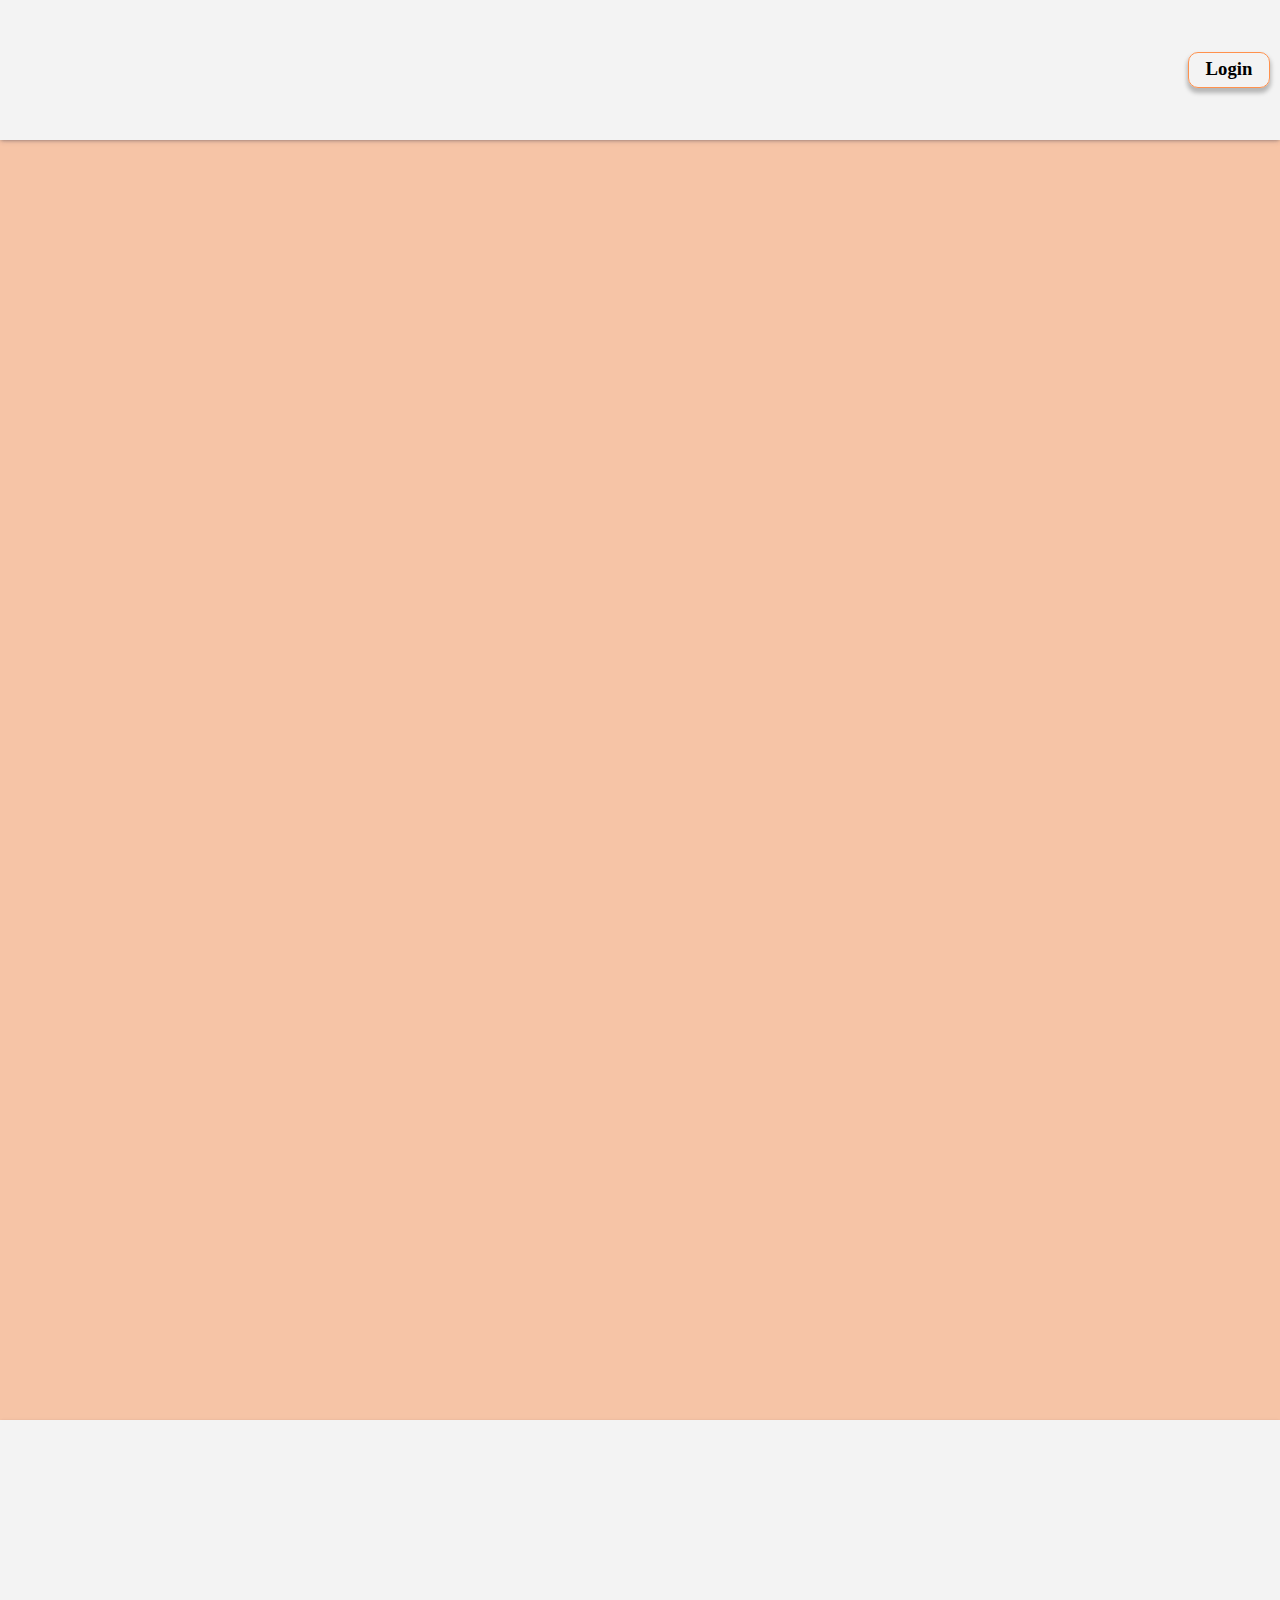
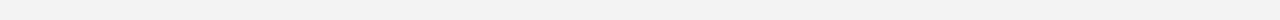
==== Web/TelaCadastro.html @ 0c3229cc "adicionando a logo no titulo das abas" ====
<!DOCTYPE html>
<html lang="en">
<head>
    <meta charset="UTF-8">
    <meta name="viewport" content="width=device-width, initial-scale=1.0">
    <title>Cadastro</title>
    <link rel="stylesheet" href="./CSS/cssgeral.css">
    <link rel="icon" href="/PROJETO INDIVIDUAL/ProjetoIndividualSP3/Documentação/Imagens/Japanfeedlogo.png">
    <header>

        <a href="./TelaHome.html" class="logobox">
          <div class="logo">
          </div>
        </a>
        <h3 class="h3Header"><a href="TelaLogin.html">Login</a></h3>
    </header>
</head>
<body>
    
</body>
<footer>

</footer>
</html>
---- Web/CSS/cssgeral.css ----
*{
    margin: 0px;
    padding: 0px;
}

.logo{
    width: 100px;
    height: 100px;
    background-image: url("/PROJETO INDIVIDUAL/ProjetoIndividualSP3/Documentação/Imagens/Japanfeedlogo.png");
    background-size: contain;
    border-radius: 50%;
    margin: 5px;
}
.logobox{

    position: absolute;
    left:0;
}

header{
    height: 140px;
    display:flex;
    justify-content: space-around;
    align-items: center;
    box-shadow: rgba(50, 50, 93, 0.25) 0px 2px 5px -1px, rgba(0, 0, 0, 0.3) 0px 1px 3px -1px;
    background-color: #F3F3F3;
}
header li{
    margin-top: 20px;
    display: inline-flex;
    
}

header a{
    color: black;
    text-decoration: none;
}


.h3Header{
    border-radius: 10px;
    border: 1px solid #FF914D;
    width: 70px;
    text-align: center;
    height: 24px;
    cursor: pointer;
    padding: 5px;
    box-shadow: 0px 4px 4px 1px rgba(0, 0, 0, 0.25);
    position: absolute;
    right: 10px;
}

.h3Header:hover{
    background-color: #FF914D;
}

.divlista{
    right: 0;
    position: absolute;
}

footer{
    height: 200px;
    display:flex;
    justify-content: space-around;
    align-items: center;
    box-shadow: rgba(50, 50, 93, 0.25) 0px 2px 5px -1px, rgba(0, 0, 0, 0.3) 0px 1px 3px -1px;
    background-color: #f3f3f3;
    margin-top: 100%;   
}

.tudo{
    z-index: 10;
    color: #fff;
    display: flex;
    justify-content:space-around;
    text-align:center;

}

.icone{
    width: 70;
    height: 70px;
    padding: 5px;
}

body{
    background-color: #F6C4A6;
}
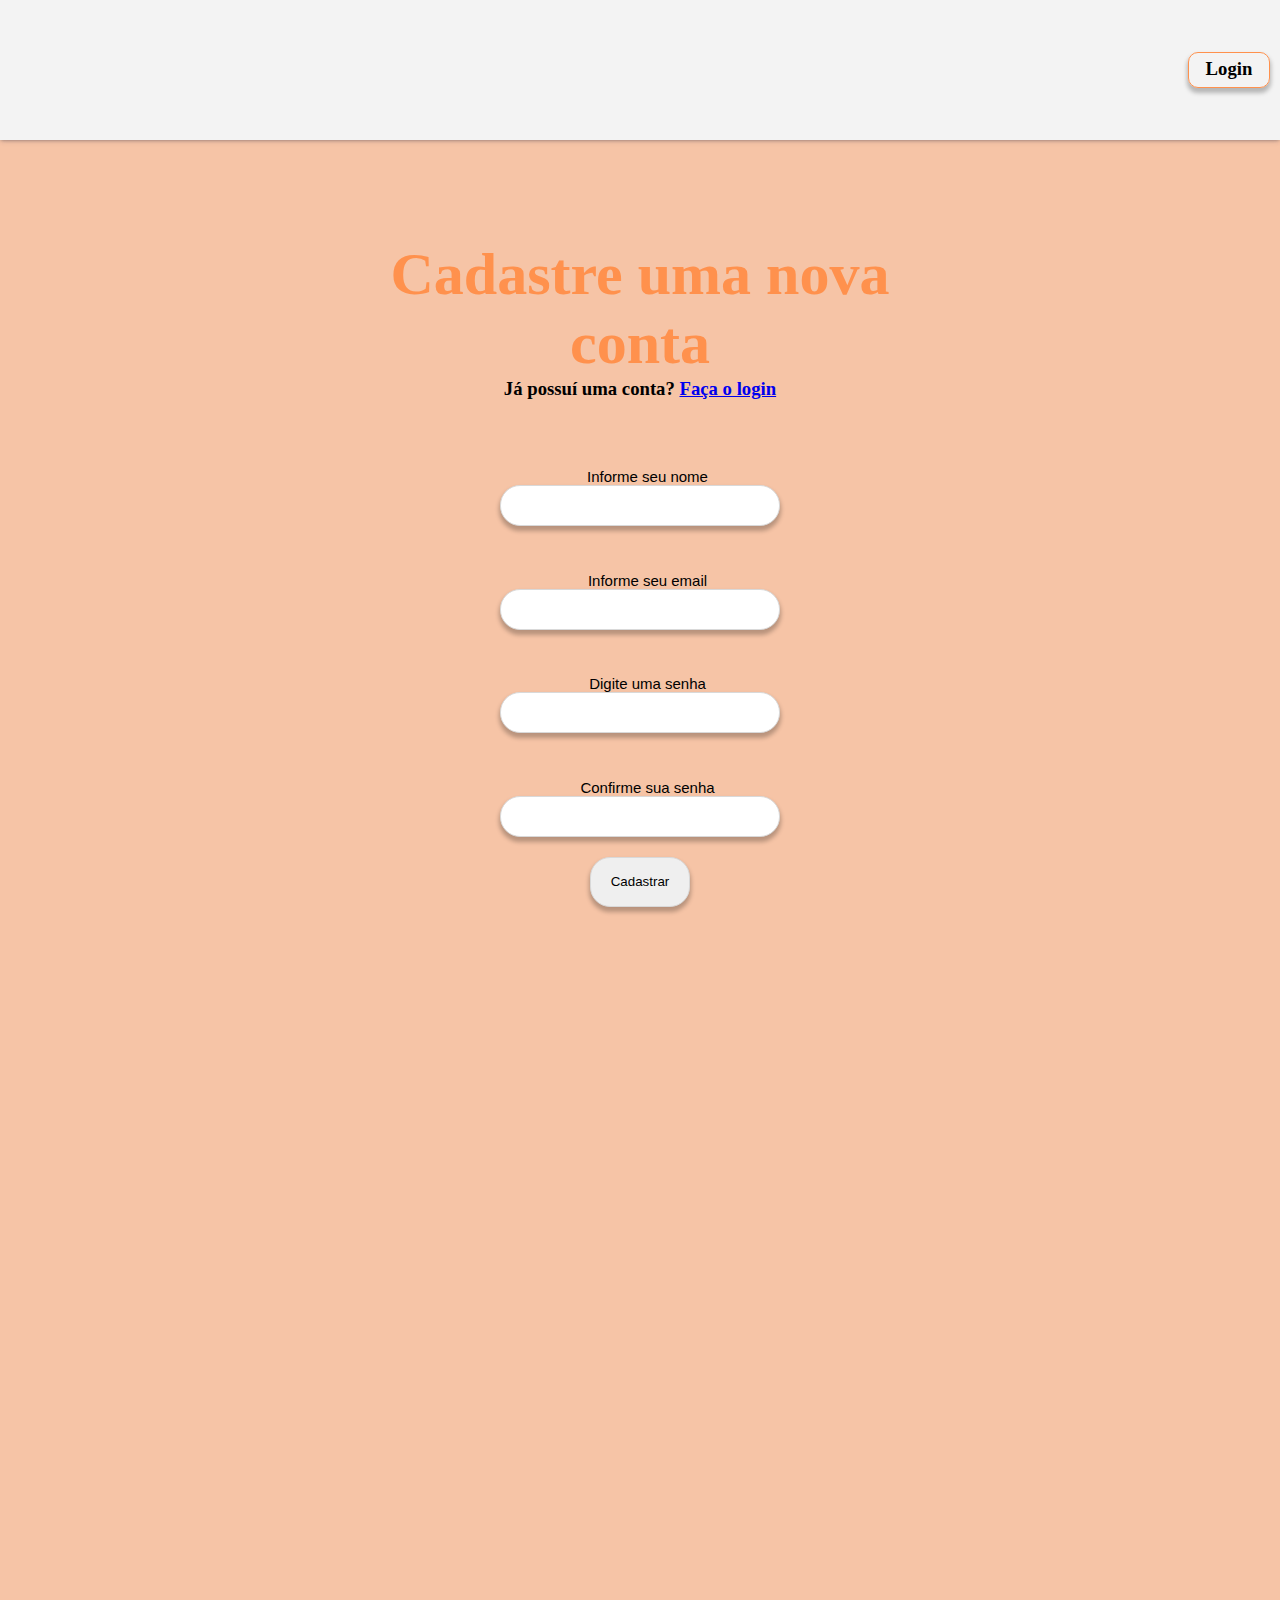
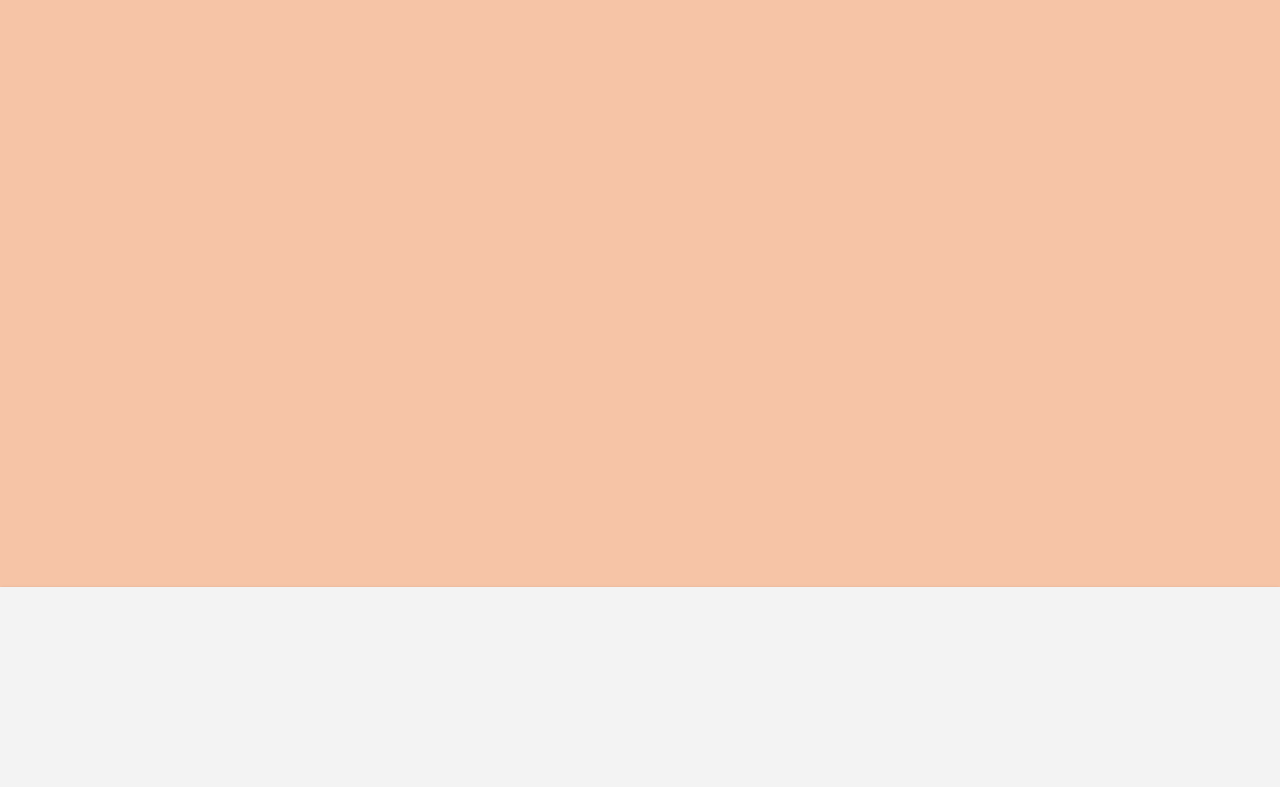
==== commit 5267fcca: "Criação das telas de login e cadastro" ====
--- a/Web/TelaCadastro.html
+++ b/Web/TelaCadastro.html
@@ -5,20 +5,40 @@
     <meta name="viewport" content="width=device-width, initial-scale=1.0">
     <title>Cadastro</title>
     <link rel="stylesheet" href="./CSS/cssgeral.css">
+    <link rel="stylesheet" href="./CSS/cssCadastro.css">
     <link rel="icon" href="/PROJETO INDIVIDUAL/ProjetoIndividualSP3/Documentação/Imagens/Japanfeedlogo.png">
-    <header>
+  </head>
+  <header>
 
-        <a href="./TelaHome.html" class="logobox">
-          <div class="logo">
-          </div>
-        </a>
-        <h3 class="h3Header"><a href="TelaLogin.html">Login</a></h3>
-    </header>
-</head>
+      <a href="./TelaHome.html" class="logobox">
+        <div class="logo">
+        </div>
+      </a>
+      <h3 class="h3Header"><a href="TelaLogin.html">Login</a></h3>
+  </header>
 <body>
-    
+  <div class="caixaCadastro">
+    <h1>Cadastre uma nova conta</h1>
+    <h3>Já possuí uma conta? <a href="TelaLogin.html">Faça o login</a></h3>
+    <BR>
+        <div class="caixaInformacao">
+        <p class="textoCadastro">Informe seu nome</p><input type="text" class="inputsCadastro" id="input_nome">
+        <p class="textoCadastro">Informe seu email</p><input type="text" class="inputsCadastro" id="input_email">
+        <p class="textoCadastro">Digite uma senha</p><input type="text" class="inputsCadastro" id="input_senha">
+        <p class="textoCadastro">Confirme sua senha</p><input type="text" class="inputsCadastro" id="input_senhaConf">
+        <br>
+        <button onclick="cadastrar()" class="botaoCadastro">Cadastrar</button>
+    </div>
+</div>
 </body>
 <footer>
-
+    <div class="tudo">
+      <a href="https://wa.me/+5511986090189/? text=" target="https://wa.me/+5511986090189/? text="> <img class="icone" src="/PROJETO INDIVIDUAL/ProjetoIndividualSP3/Documentação/Imagens/whatsapp.png"
+        alt=""></a>
+<a href="https://www.sptech.school" target="https://www.sptech.school"> <img class="icone" src="/PROJETO INDIVIDUAL/ProjetoIndividualSP3/Documentação/Imagens/sptech.png"
+       alt=""></a> 
+<a href="https://github.com/RobsonRioki" target="https://github.com/RobsonRioki"> <img class="icone" src="/PROJETO INDIVIDUAL/ProjetoIndividualSP3/Documentação/Imagens/github.png"   
+        alt=""></a>
+    </div>
 </footer>
 </html>--- a/Web/CSS/cssgeral.css
+++ b/Web/CSS/cssgeral.css
@@ -81,9 +81,9 @@
 .icone{
     width: 70;
     height: 70px;
-    padding: 5px;
+    padding: 10px;
 }
 
 body{
     background-color: #F6C4A6;
-}+}
--- a/Web/CSS/cssCadastro.css
+++ b/Web/CSS/cssCadastro.css
@@ -0,0 +1,44 @@
+.caixaCadastro{
+    width: 40%;
+    margin: auto;
+    text-align: center;
+    margin-top: 100px;
+}
+
+.caixaCadastro h1{
+    margin-top: 25px;
+    font-size:60px;
+    color: #FF914D;
+    
+}
+
+p{
+    font-family:'Franklin Gothic Medium', 'Arial Narrow', Arial, sans-serif;
+    font-size: 15px;
+    margin-left: 15px;
+    margin-top: 5%;
+}
+
+.inputsCadastro{
+    width: 262px;
+    height: 39px;
+    border-radius: 20px;
+    border: 0.5px solid #D9D9D9;
+    background: #FFF;
+    padding-left: 8px;
+    padding-right: 8px;
+    margin-bottom: 20px;
+    box-shadow: 0px 4px 4px 1px rgba(0, 0, 0, 0.25);
+}
+
+.caixaInformacao{
+    margin-top: 50px;
+}
+.botaoCadastro{
+    width: 100px;
+    height:50px;
+    border-radius: 20px;
+    border: 1px solid #D9D9D9;
+    cursor: pointer;
+    box-shadow: 0px 4px 4px 1px rgba(0, 0, 0, 0.25);
+}
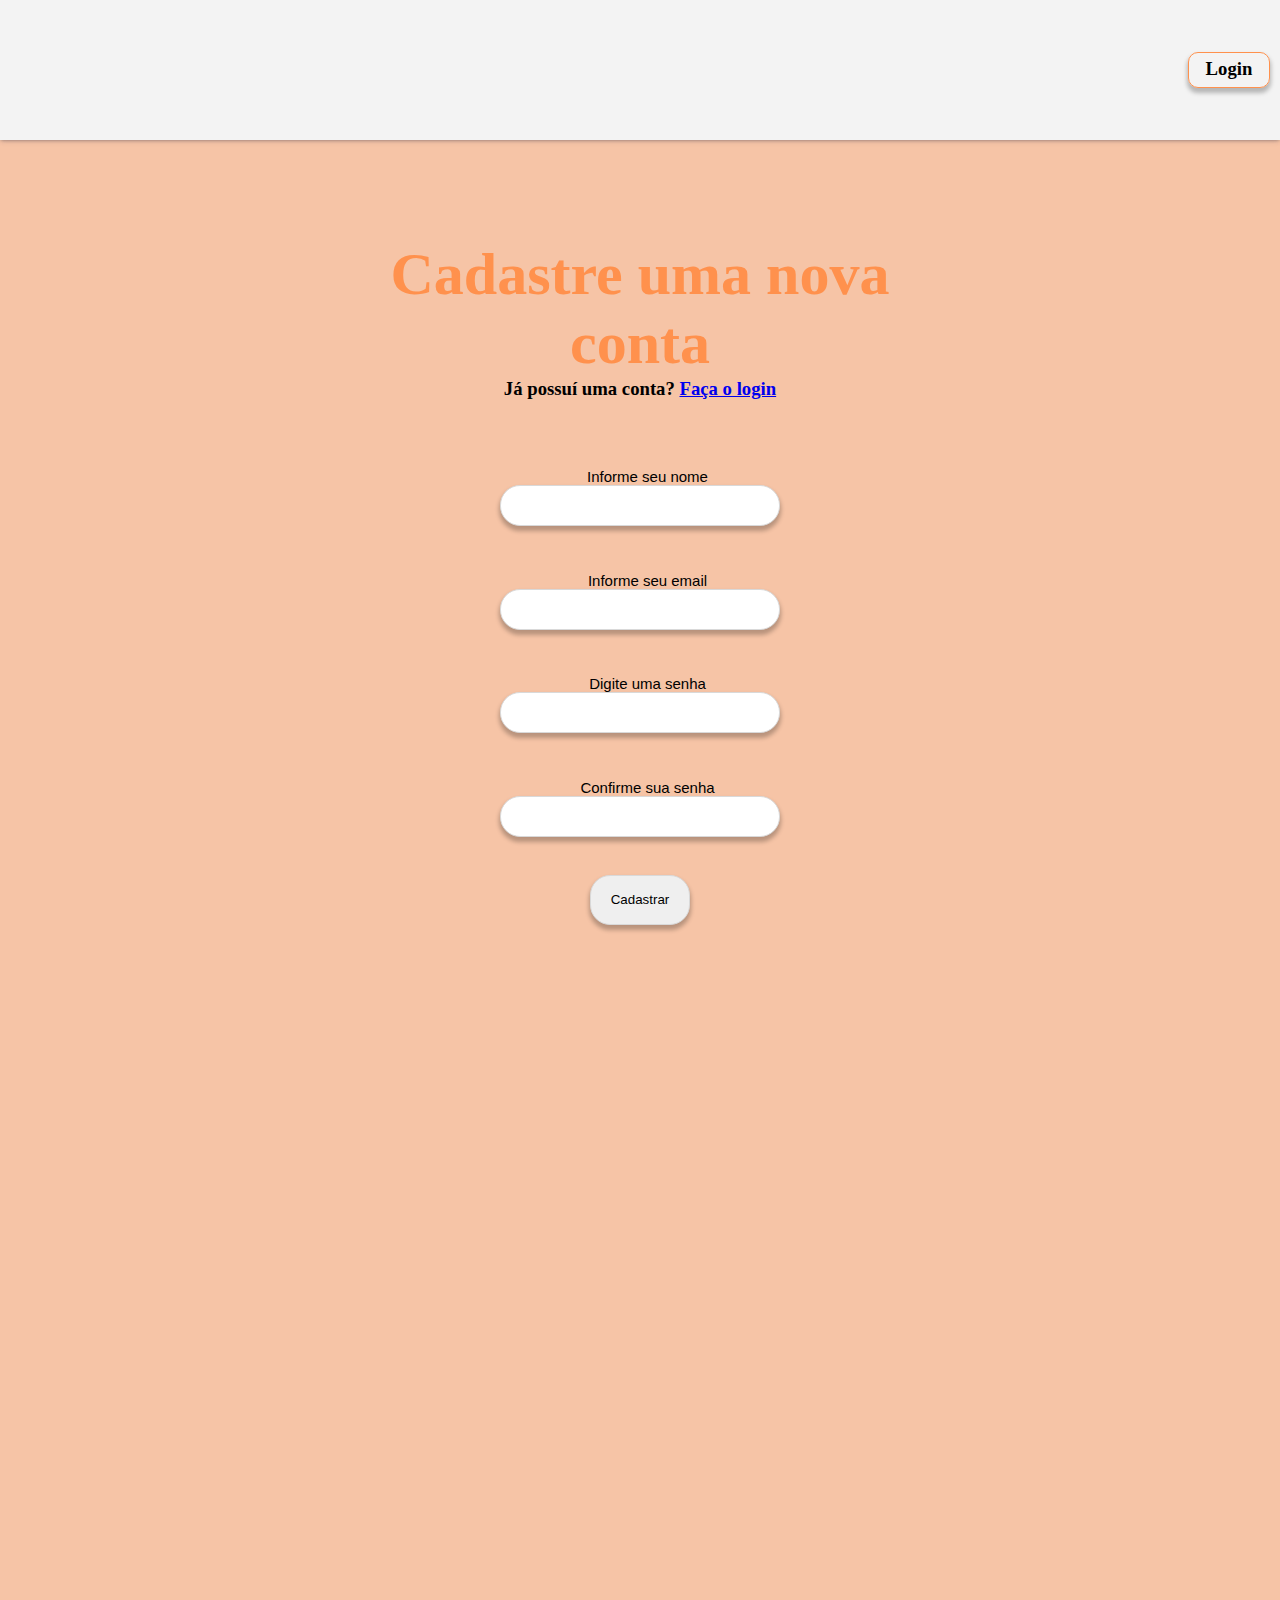
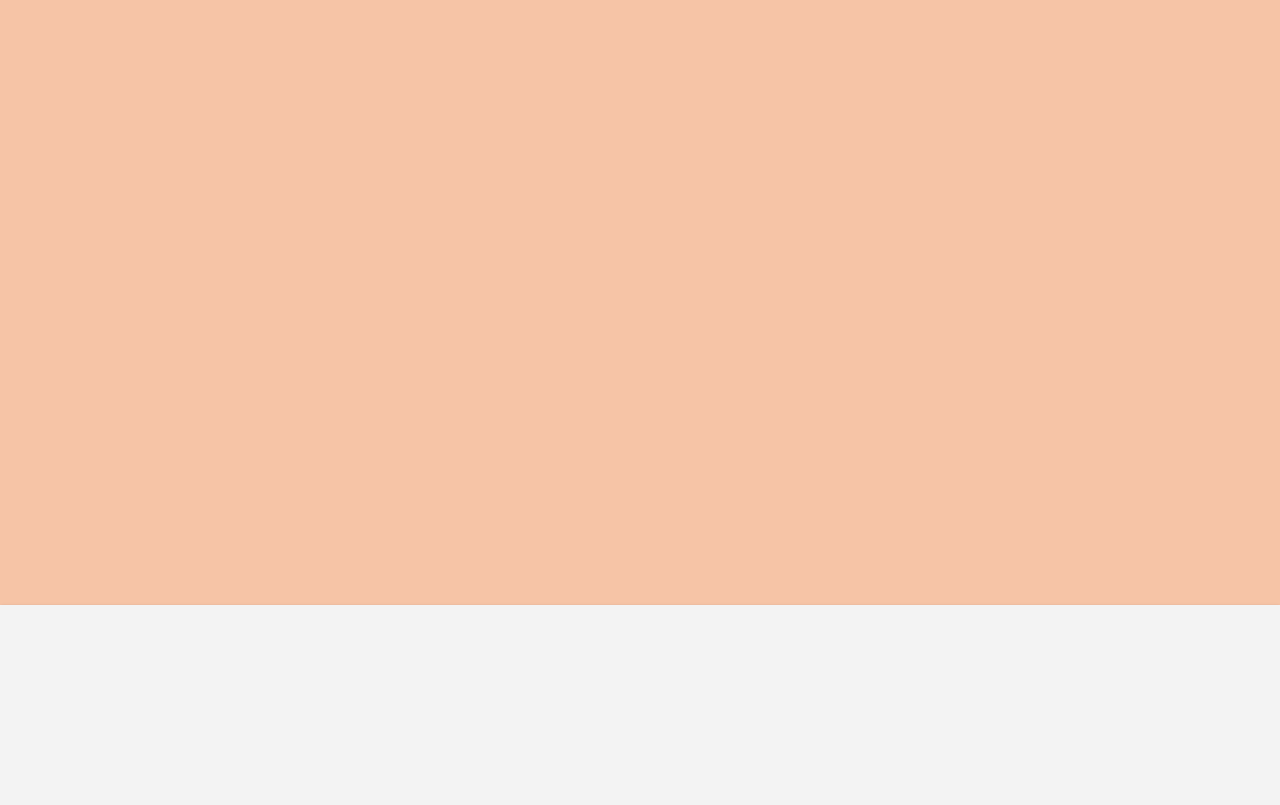
==== commit 4976311f: "Começando as validações do cadastro" ====
--- a/Web/TelaCadastro.html
+++ b/Web/TelaCadastro.html
@@ -9,36 +9,46 @@
     <link rel="icon" href="/PROJETO INDIVIDUAL/ProjetoIndividualSP3/Documentação/Imagens/Japanfeedlogo.png">
   </head>
   <header>
-
-      <a href="./TelaHome.html" class="logobox">
-        <div class="logo">
-        </div>
-      </a>
-      <h3 class="h3Header"><a href="TelaLogin.html">Login</a></h3>
+    
+    <a href="./TelaHome.html" class="logobox">
+      <div class="logo">
+      </div>
+    </a>
+    <h3 class="h3Header"><a href="TelaLogin.html">Login</a></h3>
   </header>
-<body>
+  <body>
   <div class="caixaCadastro">
     <h1>Cadastre uma nova conta</h1>
     <h3>Já possuí uma conta? <a href="TelaLogin.html">Faça o login</a></h3>
     <BR>
-        <div class="caixaInformacao">
-        <p class="textoCadastro">Informe seu nome</p><input type="text" class="inputsCadastro" id="input_nome">
-        <p class="textoCadastro">Informe seu email</p><input type="text" class="inputsCadastro" id="input_email">
-        <p class="textoCadastro">Digite uma senha</p><input type="text" class="inputsCadastro" id="input_senha">
-        <p class="textoCadastro">Confirme sua senha</p><input type="text" class="inputsCadastro" id="input_senhaConf">
+      <div class="caixaInformacao">
+        <p class="textoCadastro">Informe seu nome</p><input type="text" class="inputsCadastro" id="input_nome"><br>
+        <div id="div_nome"></div>
+        <p class="textoCadastro">Informe seu email</p><input type="text" class="inputsCadastro" id="input_email"><br>
+        <div id="div_email"></div>
+        <p class="textoCadastro">Digite uma senha</p><input type="text" class="inputsCadastro" id="input_senha"><br>
+        <div class="mensagem_validacao" id="div_8caracter"></div>
+        <div class="mensagem_validacao" id="div_especial"></div>
+        <div class="mensagem_validacao" id="div_maiuscula"></div>
+        <div class="mensagem_validacao" id="div_minuscula"></div>
+        <div class="mensagem_validacao" id="div_numero"></div>
+      </div>
+      <p class="textoCadastro">Confirme sua senha</p><input type="text" class="inputsCadastro" id="input_senhaConfirm"><br>
+      <div id="div_senhaConfirm"></div>
         <br>
         <button onclick="cadastrar()" class="botaoCadastro">Cadastrar</button>
+      </div>
     </div>
-</div>
-</body>
+  </body>
 <footer>
     <div class="tudo">
       <a href="https://wa.me/+5511986090189/? text=" target="https://wa.me/+5511986090189/? text="> <img class="icone" src="/PROJETO INDIVIDUAL/ProjetoIndividualSP3/Documentação/Imagens/whatsapp.png"
         alt=""></a>
-<a href="https://www.sptech.school" target="https://www.sptech.school"> <img class="icone" src="/PROJETO INDIVIDUAL/ProjetoIndividualSP3/Documentação/Imagens/sptech.png"
-       alt=""></a> 
-<a href="https://github.com/RobsonRioki" target="https://github.com/RobsonRioki"> <img class="icone" src="/PROJETO INDIVIDUAL/ProjetoIndividualSP3/Documentação/Imagens/github.png"   
-        alt=""></a>
+        <a href="https://www.sptech.school" target="https://www.sptech.school"> <img class="icone" src="/PROJETO INDIVIDUAL/ProjetoIndividualSP3/Documentação/Imagens/sptech.png"
+          alt=""></a> 
+          <a href="https://github.com/RobsonRioki" target="https://github.com/RobsonRioki"> <img class="icone" src="/PROJETO INDIVIDUAL/ProjetoIndividualSP3/Documentação/Imagens/github.png"   
+            alt=""></a>
     </div>
-</footer>
-</html>+  </footer>
+  </html>
+  <script src="./JS/TelaCadastro.js"></script>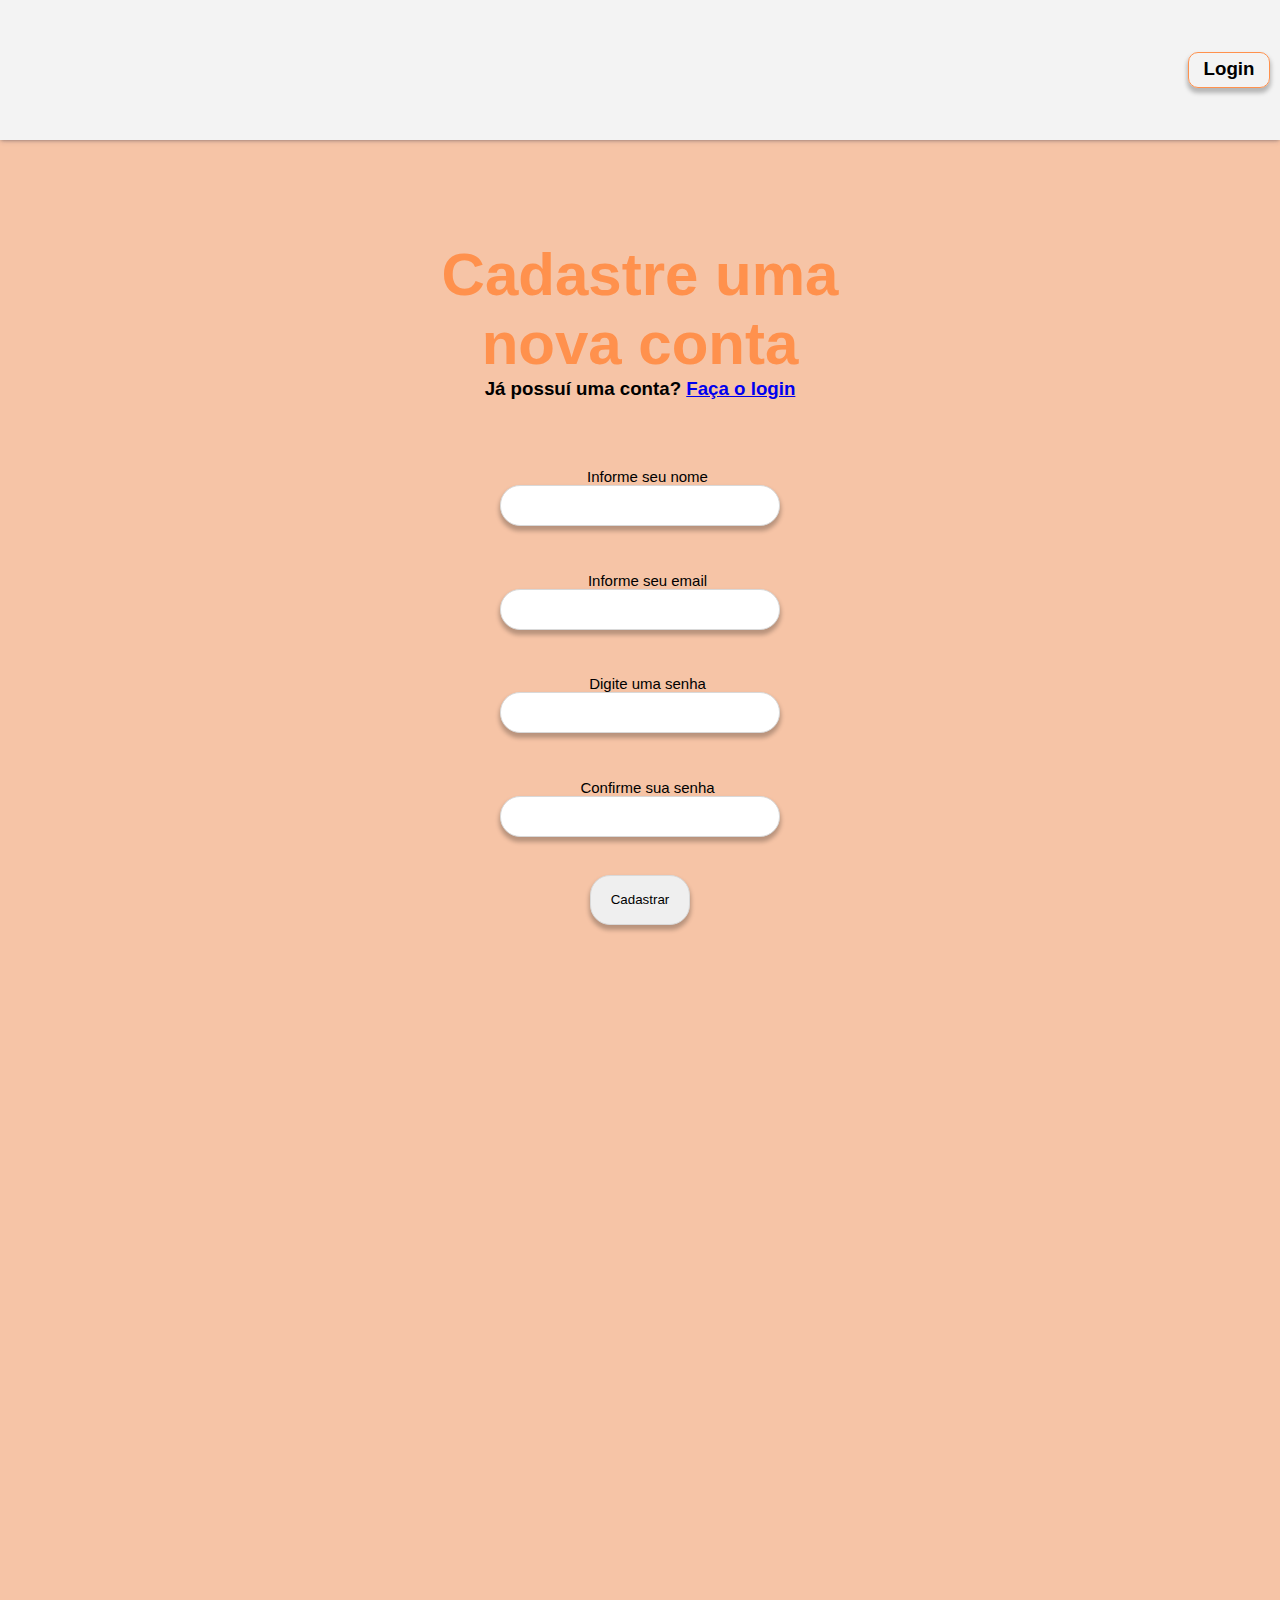
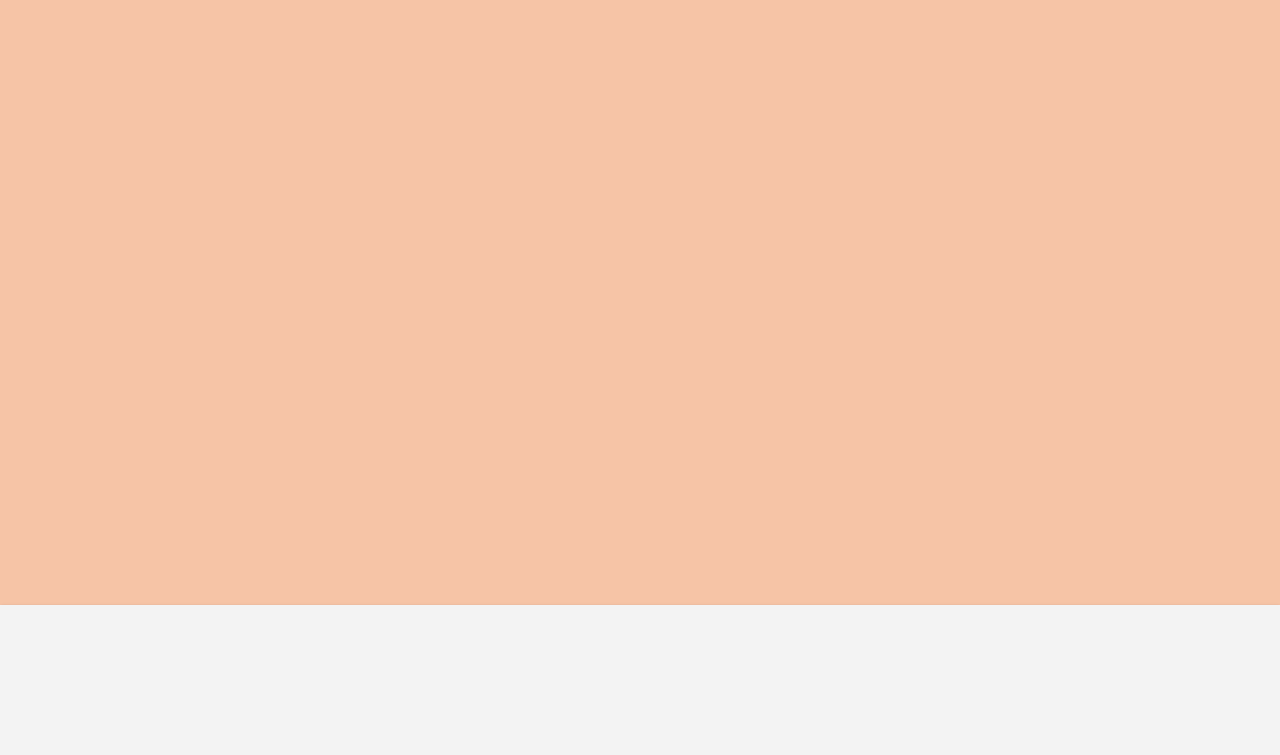
==== commit c15700e1: "arrumando o cadastro, alterando o contexto da documentacao e começando o banco de dados" ====
--- a/Web/TelaCadastro.html
+++ b/Web/TelaCadastro.html
@@ -24,16 +24,16 @@
       <div class="caixaInformacao">
         <p class="textoCadastro">Informe seu nome</p><input type="text" class="inputsCadastro" id="input_nome"><br>
         <div id="div_nome"></div>
-        <p class="textoCadastro">Informe seu email</p><input type="text" class="inputsCadastro" id="input_email"><br>
+        <p class="textoCadastro">Informe seu email</p><input type="text" class="inputsCadastro"  id="input_email"><br>
         <div id="div_email"></div>
-        <p class="textoCadastro">Digite uma senha</p><input type="text" class="inputsCadastro" id="input_senha"><br>
+        <p class="textoCadastro">Digite uma senha</p><input type="password" class="inputsCadastro" id="input_senha"><br>
         <div class="mensagem_validacao" id="div_8caracter"></div>
         <div class="mensagem_validacao" id="div_especial"></div>
         <div class="mensagem_validacao" id="div_maiuscula"></div>
         <div class="mensagem_validacao" id="div_minuscula"></div>
         <div class="mensagem_validacao" id="div_numero"></div>
       </div>
-      <p class="textoCadastro">Confirme sua senha</p><input type="text" class="inputsCadastro" id="input_senhaConfirm"><br>
+      <p class="textoCadastro">Confirme sua senha</p><input type="password" class="inputsCadastro" id="input_senhaConfirm"><br>
       <div id="div_senhaConfirm"></div>
         <br>
         <button onclick="cadastrar()" class="botaoCadastro">Cadastrar</button>
--- a/Web/CSS/cssgeral.css
+++ b/Web/CSS/cssgeral.css
@@ -1,6 +1,7 @@
 *{
     margin: 0px;
     padding: 0px;
+    font-family: Arial, Helvetica, sans-serif;
 }
 
 .logo{
@@ -60,7 +61,7 @@
 }
 
 footer{
-    height: 200px;
+    height: 150px;
     display:flex;
     justify-content: space-around;
     align-items: center;
--- a/Web/CSS/cssCadastro.css
+++ b/Web/CSS/cssCadastro.css
@@ -13,7 +13,7 @@
 }
 
 p{
-    font-family:'Franklin Gothic Medium', 'Arial Narrow', Arial, sans-serif;
+
     font-size: 15px;
     margin-left: 15px;
     margin-top: 5%;
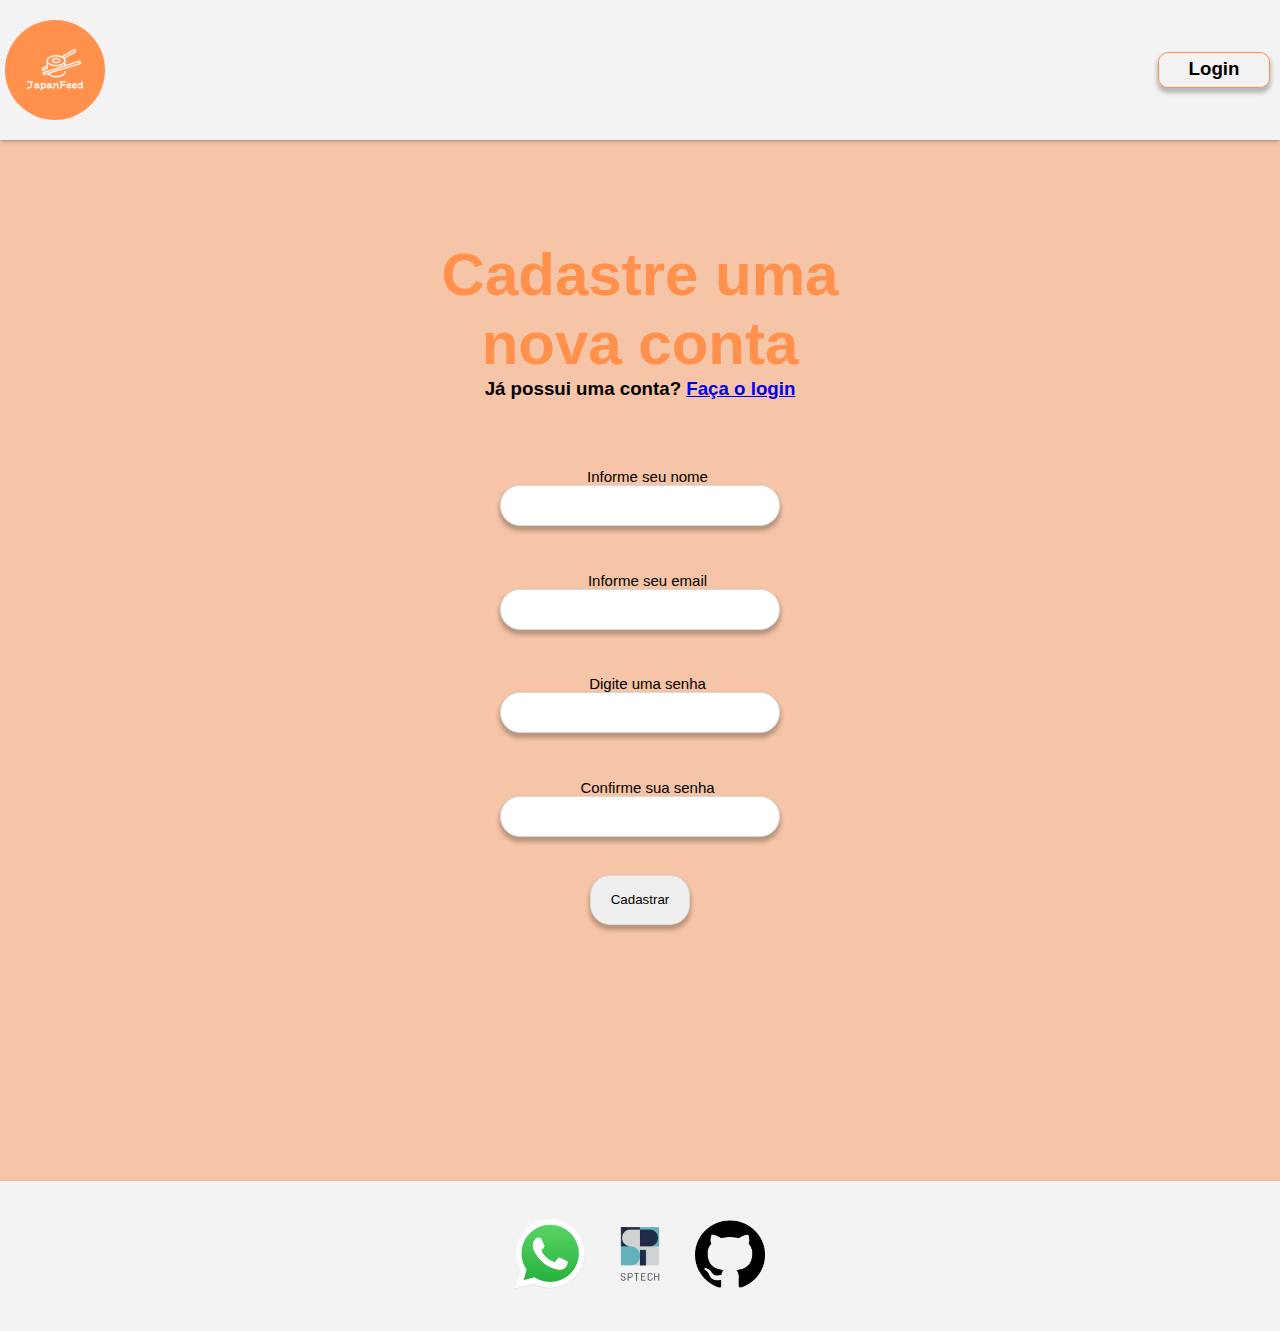
==== commit 83cfc67f: "Criação da tela home e algumas alterações" ====
--- a/Web/TelaCadastro.html
+++ b/Web/TelaCadastro.html
@@ -6,20 +6,20 @@
     <title>Cadastro</title>
     <link rel="stylesheet" href="./CSS/cssgeral.css">
     <link rel="stylesheet" href="./CSS/cssCadastro.css">
-    <link rel="icon" href="/PROJETO INDIVIDUAL/ProjetoIndividualSP3/Documentação/Imagens/Japanfeedlogo.png">
+    <link rel="icon" href="../Documentação/Imagens/Japanfeedlogo.png">
   </head>
-  <header>
+  <body>
+    <header>
     
-    <a href="./TelaHome.html" class="logobox">
-      <div class="logo">
-      </div>
-    </a>
-    <h3 class="h3Header"><a href="TelaLogin.html">Login</a></h3>
-  </header>
-  <body>
+      <a href="./TelaHome.html" class="logobox">
+        <div class="logo">
+        </div>
+      </a>
+      <h3 class="h3Header"><a href="TelaLogin.html">Login</a></h3>
+    </header>
   <div class="caixaCadastro">
     <h1>Cadastre uma nova conta</h1>
-    <h3>Já possuí uma conta? <a href="TelaLogin.html">Faça o login</a></h3>
+    <h3>Já possui uma conta? <a href="TelaLogin.html">Faça o login</a></h3>
     <BR>
       <div class="caixaInformacao">
         <p class="textoCadastro">Informe seu nome</p><input type="text" class="inputsCadastro" id="input_nome"><br>
@@ -39,16 +39,16 @@
         <button onclick="cadastrar()" class="botaoCadastro">Cadastrar</button>
       </div>
     </div>
+    <footer>
+      <div class="tudo">
+        <a href="https://wa.me/+5511986090189/? text=" target="https://wa.me/+5511986090189/? text="> <img class="icone" src="../Documentação/Imagens/whatsapp.png"
+          alt=""></a>
+          <a href="https://www.sptech.school" target="https://www.sptech.school"> <img class="icone" src="../Documentação/Imagens/sptech.png"
+            alt=""></a> 
+            <a href="https://github.com/RobsonRioki" target="https://github.com/RobsonRioki"> <img class="icone" src="../Documentação/Imagens/github.png"   
+              alt=""></a>
+      </div>
+    </footer>
   </body>
-<footer>
-    <div class="tudo">
-      <a href="https://wa.me/+5511986090189/? text=" target="https://wa.me/+5511986090189/? text="> <img class="icone" src="/PROJETO INDIVIDUAL/ProjetoIndividualSP3/Documentação/Imagens/whatsapp.png"
-        alt=""></a>
-        <a href="https://www.sptech.school" target="https://www.sptech.school"> <img class="icone" src="/PROJETO INDIVIDUAL/ProjetoIndividualSP3/Documentação/Imagens/sptech.png"
-          alt=""></a> 
-          <a href="https://github.com/RobsonRioki" target="https://github.com/RobsonRioki"> <img class="icone" src="/PROJETO INDIVIDUAL/ProjetoIndividualSP3/Documentação/Imagens/github.png"   
-            alt=""></a>
-    </div>
-  </footer>
   </html>
   <script src="./JS/TelaCadastro.js"></script>--- a/Web/CSS/cssgeral.css
+++ b/Web/CSS/cssgeral.css
@@ -7,11 +7,12 @@
 .logo{
     width: 100px;
     height: 100px;
-    background-image: url("/PROJETO INDIVIDUAL/ProjetoIndividualSP3/Documentação/Imagens/Japanfeedlogo.png");
+    background-image: url("../../Documentação/Imagens/Japanfeedlogo.png");
     background-size: contain;
     border-radius: 50%;
     margin: 5px;
 }
+
 .logobox{
 
     position: absolute;
@@ -37,11 +38,10 @@
     text-decoration: none;
 }
 
-
 .h3Header{
     border-radius: 10px;
     border: 1px solid #FF914D;
-    width: 70px;
+    width: 100px;
     text-align: center;
     height: 24px;
     cursor: pointer;
@@ -67,7 +67,7 @@
     align-items: center;
     box-shadow: rgba(50, 50, 93, 0.25) 0px 2px 5px -1px, rgba(0, 0, 0, 0.3) 0px 1px 3px -1px;
     background-color: #f3f3f3;
-    margin-top: 100%;   
+    margin-top: 20%;   
 }
 
 .tudo{
@@ -80,7 +80,7 @@
 }
 
 .icone{
-    width: 70;
+    width: 70px;
     height: 70px;
     padding: 10px;
 }
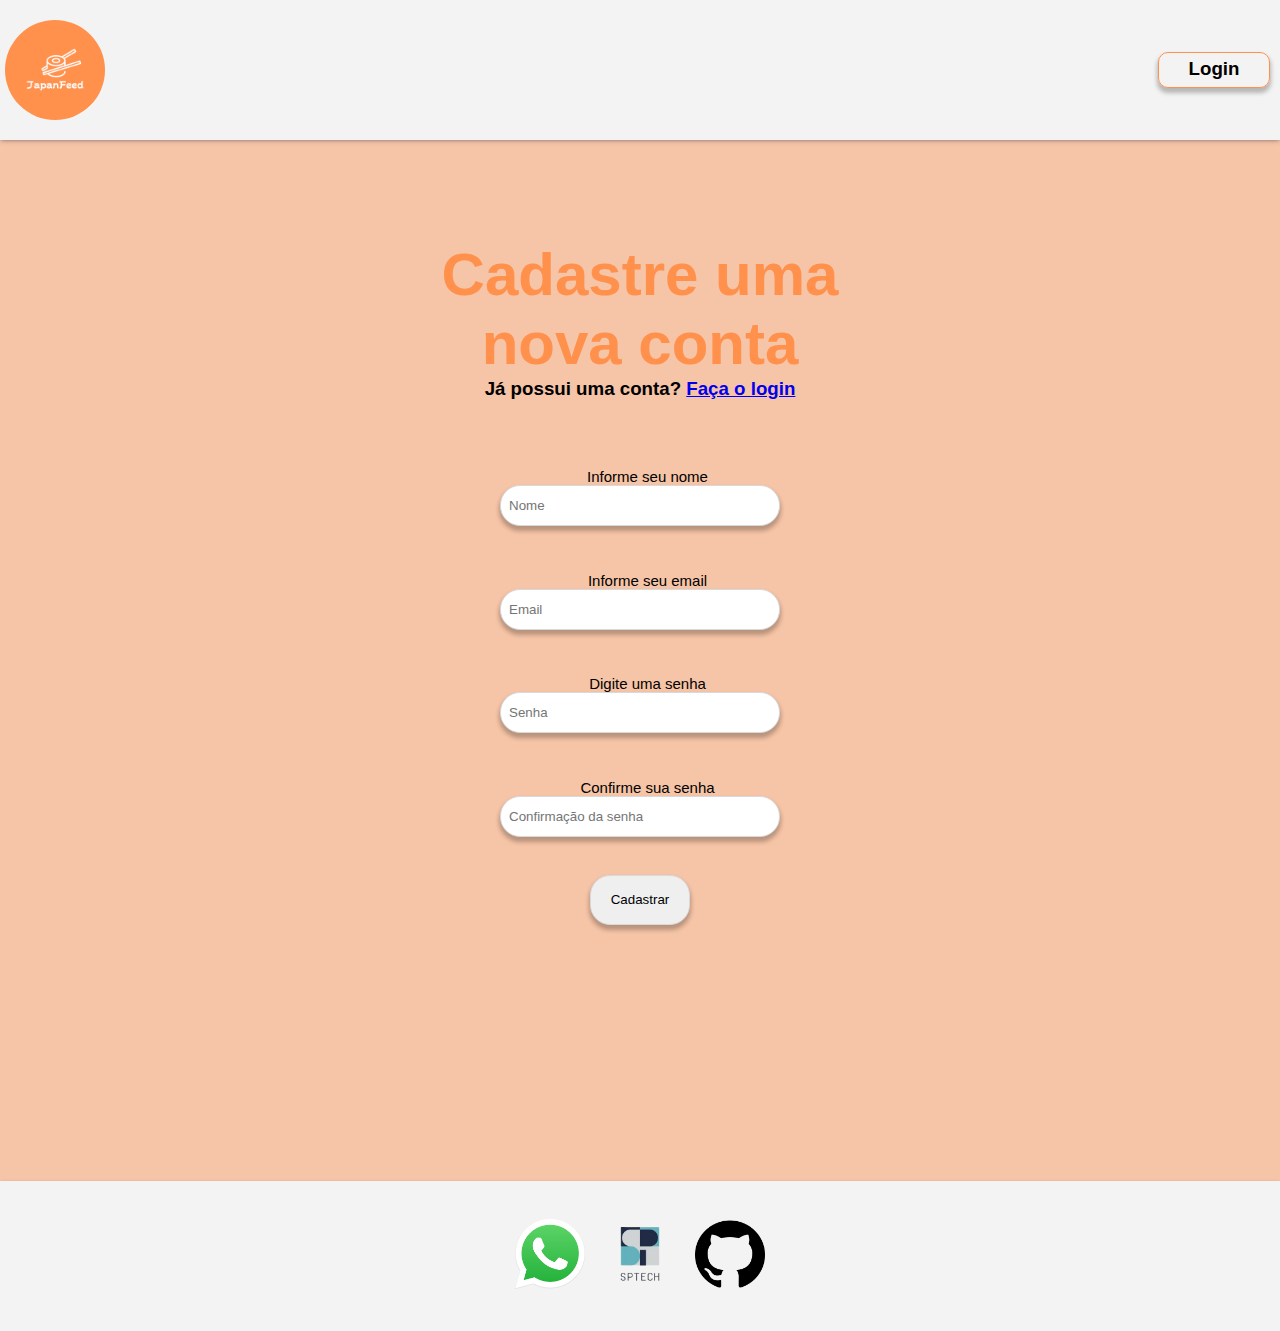
==== commit 04a40492: "Adicionando placeholders no login e cadastro, e adicionando a pagina principal do site" ====
--- a/Web/TelaCadastro.html
+++ b/Web/TelaCadastro.html
@@ -22,18 +22,18 @@
     <h3>Já possui uma conta? <a href="TelaLogin.html">Faça o login</a></h3>
     <BR>
       <div class="caixaInformacao">
-        <p class="textoCadastro">Informe seu nome</p><input type="text" class="inputsCadastro" id="input_nome"><br>
+        <p class="textoCadastro">Informe seu nome</p><input type="text" class="inputsCadastro" placeholder="Nome" id="input_nome"><br>
         <div id="div_nome"></div>
-        <p class="textoCadastro">Informe seu email</p><input type="text" class="inputsCadastro"  id="input_email"><br>
+        <p class="textoCadastro">Informe seu email</p><input type="text" class="inputsCadastro" placeholder="Email" id="input_email"><br>
         <div id="div_email"></div>
-        <p class="textoCadastro">Digite uma senha</p><input type="password" class="inputsCadastro" id="input_senha"><br>
+        <p class="textoCadastro">Digite uma senha</p><input type="password" class="inputsCadastro" placeholder="Senha" id="input_senha"><br>
         <div class="mensagem_validacao" id="div_8caracter"></div>
         <div class="mensagem_validacao" id="div_especial"></div>
         <div class="mensagem_validacao" id="div_maiuscula"></div>
         <div class="mensagem_validacao" id="div_minuscula"></div>
         <div class="mensagem_validacao" id="div_numero"></div>
       </div>
-      <p class="textoCadastro">Confirme sua senha</p><input type="password" class="inputsCadastro" id="input_senhaConfirm"><br>
+      <p class="textoCadastro">Confirme sua senha</p><input type="password" class="inputsCadastro" placeholder="Confirmação da senha" id="input_senhaConfirm"><br>
       <div id="div_senhaConfirm"></div>
         <br>
         <button onclick="cadastrar()" class="botaoCadastro">Cadastrar</button>
--- a/Web/CSS/cssgeral.css
+++ b/Web/CSS/cssgeral.css
@@ -88,3 +88,13 @@
 body{
     background-color: #F6C4A6;
 }
+::-webkit-scrollbar-track {
+    background: #D9D9D9; 
+  }
+  ::-webkit-scrollbar {
+    width: 10px;
+  }
+  ::-webkit-scrollbar-thumb {
+    background: #F6C4A6; 
+  }
+  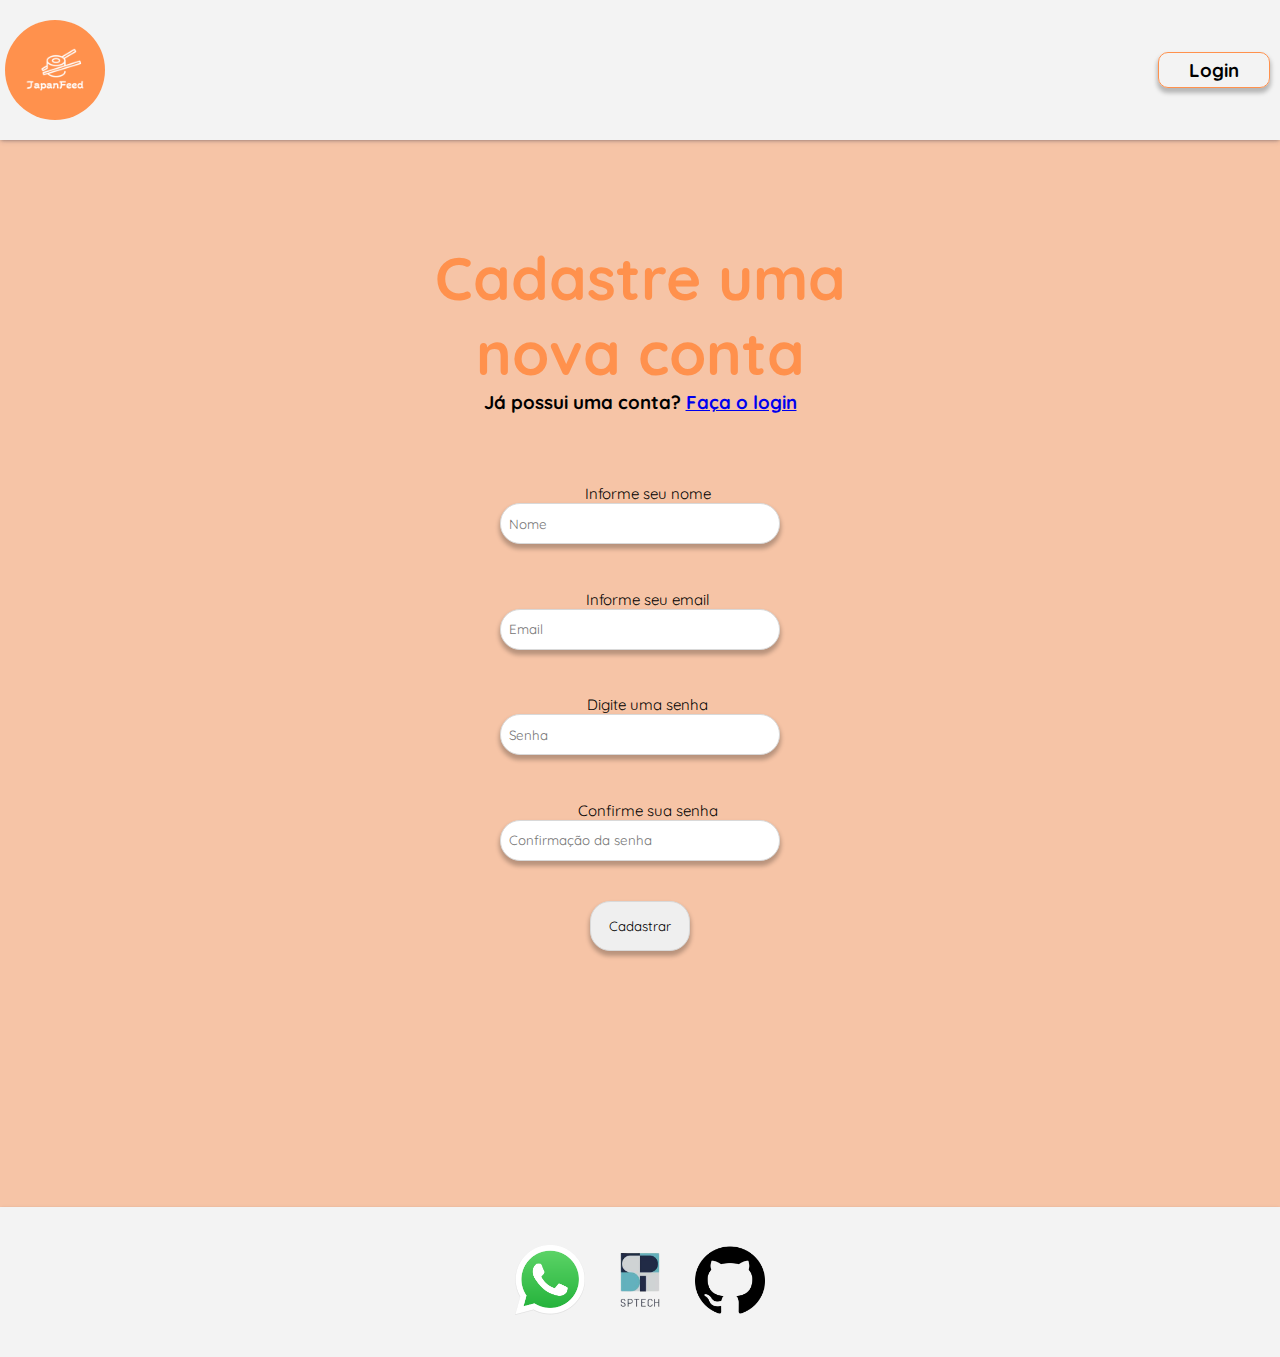
==== commit ef634b59: "alterando os estilos das fontes e das imagens" ====
--- a/Web/TelaCadastro.html
+++ b/Web/TelaCadastro.html
@@ -7,6 +7,9 @@
     <link rel="stylesheet" href="./CSS/cssgeral.css">
     <link rel="stylesheet" href="./CSS/cssCadastro.css">
     <link rel="icon" href="../Documentação/Imagens/Japanfeedlogo.png">
+    <link rel="preconnect" href="https://fonts.googleapis.com">
+    <link rel="preconnect" href="https://fonts.gstatic.com" crossorigin>
+    <link href="https://fonts.googleapis.com/css2?family=Quicksand&display=swap" rel="stylesheet">
   </head>
   <body>
     <header>
--- a/Web/CSS/cssgeral.css
+++ b/Web/CSS/cssgeral.css
@@ -1,7 +1,8 @@
 *{
     margin: 0px;
     padding: 0px;
-    font-family: Arial, Helvetica, sans-serif;
+    font-family: 'Quicksand', sans-serif;
+
 }
 
 .logo{
